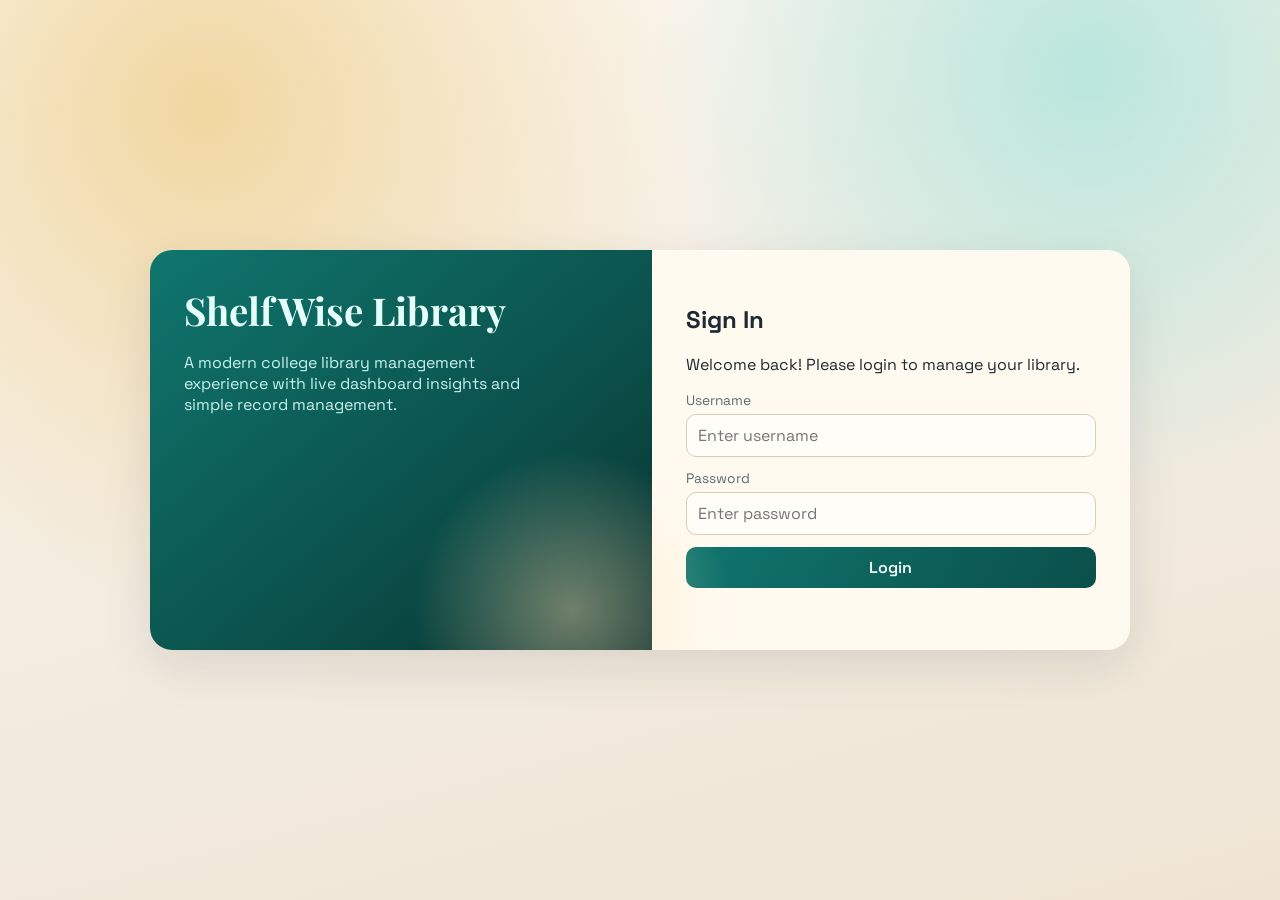
==== index.html @ 1595db27 "initial working code" ====
<!DOCTYPE html>
<html lang="en">
  <head>
    <meta charset="UTF-8" />
    <meta name="viewport" content="width=device-width, initial-scale=1.0" />
    <title>ShelfWise Library | Login</title>
    <link rel="stylesheet" href="./assets/styles/main.css" />
  </head>
  <body class="login-page">
    <section class="login-card fade-in">
      <div class="login-cover">
        <h1 class="login-title fade-in fade-delay-1">ShelfWise Library</h1>
        <p class="fade-in fade-delay-2">
          A modern college library management experience with live dashboard insights and simple record management.
        </p>
      </div>

      <div class="login-form-area">
        <h2>Sign In</h2>
        <p>Welcome back! Please login to manage your library.</p>

        <form id="login-form" class="form-grid">
          <div class="field" style="grid-column: 1 / -1">
            <label for="username">Username</label>
            <input id="username" name="username" type="text" placeholder="Enter username" required />
          </div>
          <div class="field" style="grid-column: 1 / -1">
            <label for="password">Password</label>
            <input id="password" name="password" type="password" placeholder="Enter password" required />
          </div>
          <button type="submit" class="primary-btn" style="grid-column: 1 / -1">Login</button>
        </form>

        <p id="login-error" class="error-msg"></p>
        <!-- <div class="hint-box">Demo credentials: <strong>admin</strong> / <strong>admin123</strong></div> -->
      </div>
    </section>

    <script type="module" src="./assets/scripts/login.js"></script>
  </body>
</html>
---- assets/styles/main.css ----
@import url("https://fonts.googleapis.com/css2?family=Space+Grotesk:wght@400;500;600;700&family=Playfair+Display:wght@600;700&display=swap");

:root {
  --bg: #f5efe6;
  --bg-soft: #f9f4ec;
  --panel: #fffaf0;
  --ink: #1d2a32;
  --ink-muted: #5b6b75;
  --brand: #0f766e;
  --brand-deep: #0b4f4a;
  --accent: #c2410c;
  --success: #2f855a;
  --danger: #b91c1c;
  --ring: rgba(15, 118, 110, 0.35);
  --radius: 18px;
  --shadow: 0 16px 50px rgba(16, 24, 40, 0.1);
}

* {
  box-sizing: border-box;
}

body {
  margin: 0;
  min-height: 100vh;
  font-family: "Space Grotesk", "Segoe UI", sans-serif;
  color: var(--ink);
  background:
    radial-gradient(circle at 16% 12%, #f0d7a1 0%, rgba(240, 215, 161, 0) 38%),
    radial-gradient(circle at 85% 8%, #b9e6dd 0%, rgba(185, 230, 221, 0) 32%),
    linear-gradient(165deg, #fdf9f3 0%, #f3ece1 50%, #efe4d4 100%);
}

a {
  color: inherit;
  text-decoration: none;
}

.page-shell {
  display: grid;
  grid-template-columns: 280px 1fr;
  min-height: 100vh;
}

.sidebar {
  background: linear-gradient(165deg, #11353a, #0b4f4a);
  color: #f2fffd;
  padding: 28px 22px;
  position: sticky;
  top: 0;
  height: 100vh;
}

.brand {
  font-family: "Playfair Display", serif;
  font-size: 1.6rem;
  margin: 0 0 4px;
}

.brand-sub {
  margin: 0 0 24px;
  color: #c8f3ee;
  font-size: 0.9rem;
}

.nav-links {
  display: flex;
  flex-direction: column;
  gap: 10px;
}

.nav-link {
  padding: 12px 14px;
  border-radius: 12px;
  color: #d9f8f4;
  transition: background-color 0.25s ease, transform 0.25s ease;
}

.nav-link:hover,
.nav-link.active {
  background: rgba(255, 255, 255, 0.16);
  transform: translateX(3px);
}

.sidebar-footer {
  margin-top: 24px;
  display: grid;
  gap: 10px;
}

.user-chip {
  padding: 10px 12px;
  background: rgba(255, 255, 255, 0.12);
  border-radius: 10px;
}

.logout-btn {
  border: 0;
  border-radius: 10px;
  background: #f4d8b4;
  color: #3e2a1b;
  font-weight: 600;
  padding: 10px;
  cursor: pointer;
}

.main {
  padding: 28px clamp(14px, 3vw, 34px) 38px;
}

.hero {
  background: linear-gradient(130deg, #0f766e, #0b4f4a);
  color: #f2fffd;
  border-radius: var(--radius);
  padding: 24px;
  box-shadow: var(--shadow);
  margin-bottom: 22px;
}

.hero h1 {
  margin: 0;
  font-size: clamp(1.5rem, 3vw, 2rem);
  font-family: "Playfair Display", serif;
}

.hero p {
  margin: 10px 0 0;
  color: #c9f3ed;
}

.grid-cards {
  display: grid;
  gap: 14px;
  grid-template-columns: repeat(auto-fit, minmax(170px, 1fr));
  margin-bottom: 20px;
}

.card {
  background: var(--panel);
  border: 1px solid #eadfce;
  border-radius: 14px;
  padding: 14px;
  box-shadow: 0 8px 22px rgba(15, 23, 42, 0.06);
}

.card-title {
  margin: 0;
  color: var(--ink-muted);
  font-size: 0.9rem;
}

.card-value {
  font-size: 1.7rem;
  margin: 9px 0 0;
  font-weight: 700;
}

.section-panel {
  background: var(--panel);
  border: 1px solid #eadfce;
  border-radius: 14px;
  box-shadow: 0 8px 22px rgba(15, 23, 42, 0.06);
  padding: 16px;
  margin-bottom: 16px;
}

.section-title {
  margin: 0 0 12px;
  font-size: 1.1rem;
}

.table-wrap {
  overflow: auto;
}

table {
  width: 100%;
  border-collapse: collapse;
  min-width: 520px;
}

th,
td {
  padding: 11px 10px;
  border-bottom: 1px solid #e8dece;
  text-align: left;
  font-size: 0.95rem;
}

th {
  color: var(--ink-muted);
  font-weight: 600;
}

.status {
  display: inline-flex;
  align-items: center;
  border-radius: 999px;
  padding: 5px 10px;
  font-size: 0.8rem;
  font-weight: 700;
  text-transform: capitalize;
}

.status.issued {
  color: var(--success);
  background: rgba(47, 133, 90, 0.14);
}

.status.overdue {
  color: var(--danger);
  background: rgba(185, 28, 28, 0.12);
}

.form-grid {
  display: grid;
  grid-template-columns: repeat(auto-fit, minmax(170px, 1fr));
  gap: 12px;
}

.field {
  display: grid;
  gap: 5px;
}

label {
  font-size: 0.86rem;
  color: var(--ink-muted);
}

input,
button {
  font: inherit;
}

input {
  border: 1px solid #dacdb7;
  border-radius: 10px;
  padding: 10px 11px;
  background: #fffdf8;
}

input:focus {
  outline: 3px solid var(--ring);
  border-color: var(--brand);
}

.primary-btn {
  border: 0;
  border-radius: 10px;
  background: linear-gradient(120deg, var(--brand), var(--brand-deep));
  color: #f3fffd;
  padding: 10px 16px;
  cursor: pointer;
  font-weight: 600;
}

/* Login */
.login-page {
  min-height: 100vh;
  display: grid;
  place-items: center;
  padding: 22px;
}

.login-card {
  width: min(980px, 100%);
  background: var(--panel);
  border-radius: 22px;
  box-shadow: var(--shadow);
  overflow: hidden;
  display: grid;
  grid-template-columns: 1.05fr 1fr;
}

.login-cover {
  padding: 34px;
  background: linear-gradient(140deg, #0f766e, #0b4f4a 62%, #072f2c);
  color: #e5fffb;
  position: relative;
}

.login-cover::after {
  content: "";
  position: absolute;
  width: 320px;
  height: 320px;
  border-radius: 50%;
  background: radial-gradient(circle at center, rgba(255, 224, 178, 0.42), transparent 70%);
  bottom: -120px;
  right: -80px;
}

.login-title {
  margin: 0;
  font-family: "Playfair Display", serif;
  font-size: clamp(1.7rem, 3vw, 2.4rem);
}

.login-cover p {
  color: #c8f3ee;
  max-width: 36ch;
}

.login-form-area {
  padding: 34px;
}

.hint-box {
  margin-top: 14px;
  background: #fff3db;
  border: 1px solid #ecd8b2;
  border-radius: 12px;
  padding: 10px;
  color: #7b4a12;
  font-size: 0.92rem;
}

.error-msg {
  color: var(--danger);
  min-height: 20px;
  font-size: 0.9rem;
  margin: 8px 0 0;
}

.fade-in {
  animation: fadeInUp 0.7s ease both;
}

.fade-delay-1 {
  animation-delay: 0.08s;
}

.fade-delay-2 {
  animation-delay: 0.16s;
}

.fade-delay-3 {
  animation-delay: 0.24s;
}

@keyframes fadeInUp {
  from {
    opacity: 0;
    transform: translateY(10px);
  }
  to {
    opacity: 1;
    transform: translateY(0);
  }
}

@media (max-width: 960px) {
  .page-shell {
    grid-template-columns: 1fr;
  }

  .sidebar {
    position: static;
    height: auto;
  }

  .main {
    padding-top: 16px;
  }

  .login-card {
    grid-template-columns: 1fr;
  }
}
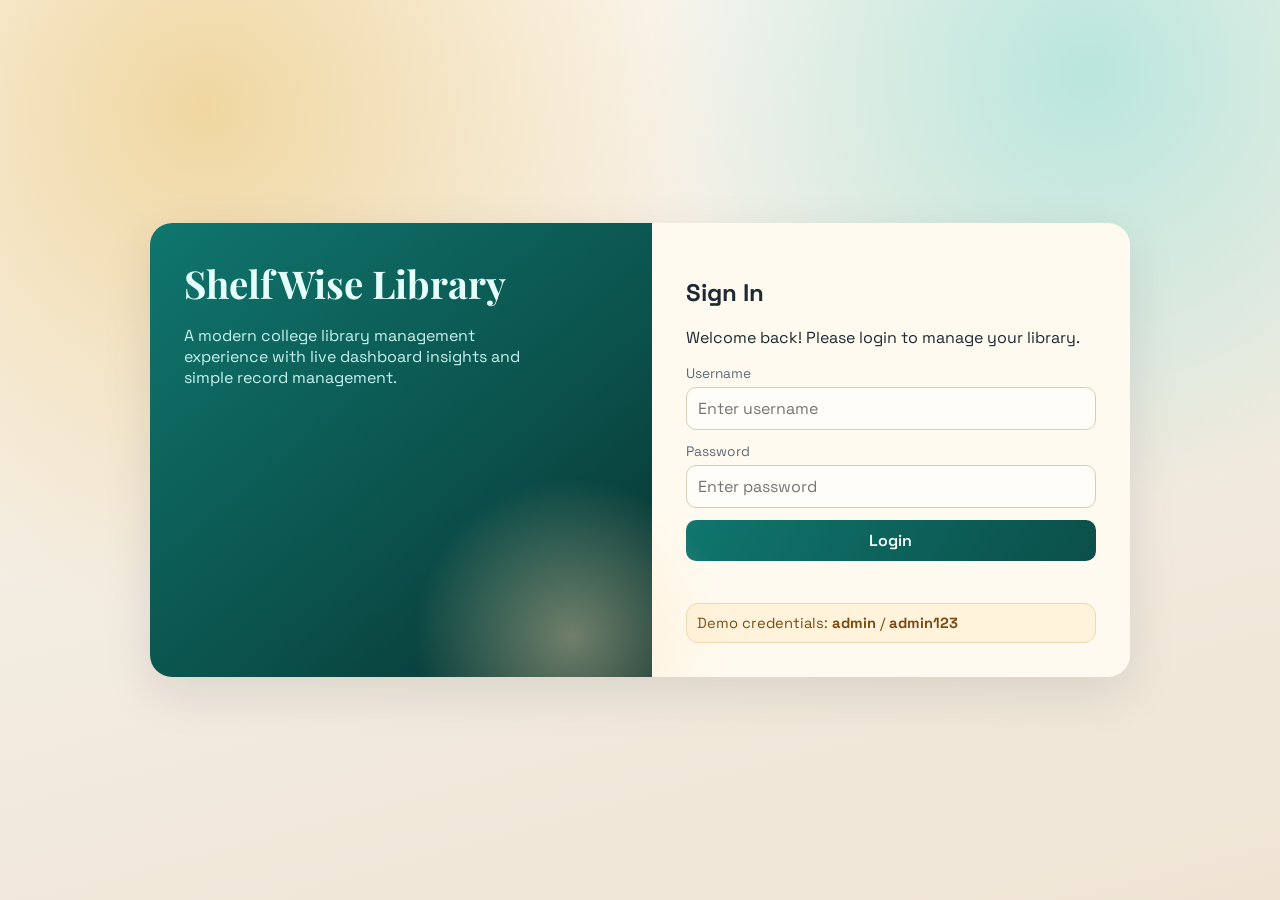
==== commit e44358ba: "temp re-added dmeo credentials" ====
--- a/index.html
+++ b/index.html
@@ -32,7 +32,7 @@
         </form>
 
         <p id="login-error" class="error-msg"></p>
-        <!-- <div class="hint-box">Demo credentials: <strong>admin</strong> / <strong>admin123</strong></div> -->
+        <div class="hint-box">Demo credentials: <strong>admin</strong> / <strong>admin123</strong></div>
       </div>
     </section>
 
--- a/assets/styles/main.css
+++ b/assets/styles/main.css
@@ -212,6 +212,11 @@
   background: rgba(185, 28, 28, 0.12);
 }
 
+.status.returned {
+  color: #475569;
+  background: rgba(71, 85, 105, 0.13);
+}
+
 .form-grid {
   display: grid;
   grid-template-columns: repeat(auto-fit, minmax(170px, 1fr));
@@ -229,18 +234,21 @@
 }
 
 input,
+select,
 button {
   font: inherit;
 }
 
-input {
+input,
+select {
   border: 1px solid #dacdb7;
   border-radius: 10px;
   padding: 10px 11px;
   background: #fffdf8;
 }
 
-input:focus {
+input:focus,
+select:focus {
   outline: 3px solid var(--ring);
   border-color: var(--brand);
 }
@@ -253,6 +261,28 @@
   padding: 10px 16px;
   cursor: pointer;
   font-weight: 600;
+}
+
+.secondary-btn {
+  border: 1px solid #cdbfa6;
+  border-radius: 9px;
+  background: #fff8ec;
+  color: #5b4123;
+  padding: 7px 10px;
+  cursor: pointer;
+  font-size: 0.84rem;
+  font-weight: 600;
+}
+
+.secondary-btn:hover {
+  background: #f8ecd7;
+}
+
+.info-msg {
+  min-height: 20px;
+  margin: 10px 2px 0;
+  color: var(--brand-deep);
+  font-size: 0.9rem;
 }
 
 /* Login */
